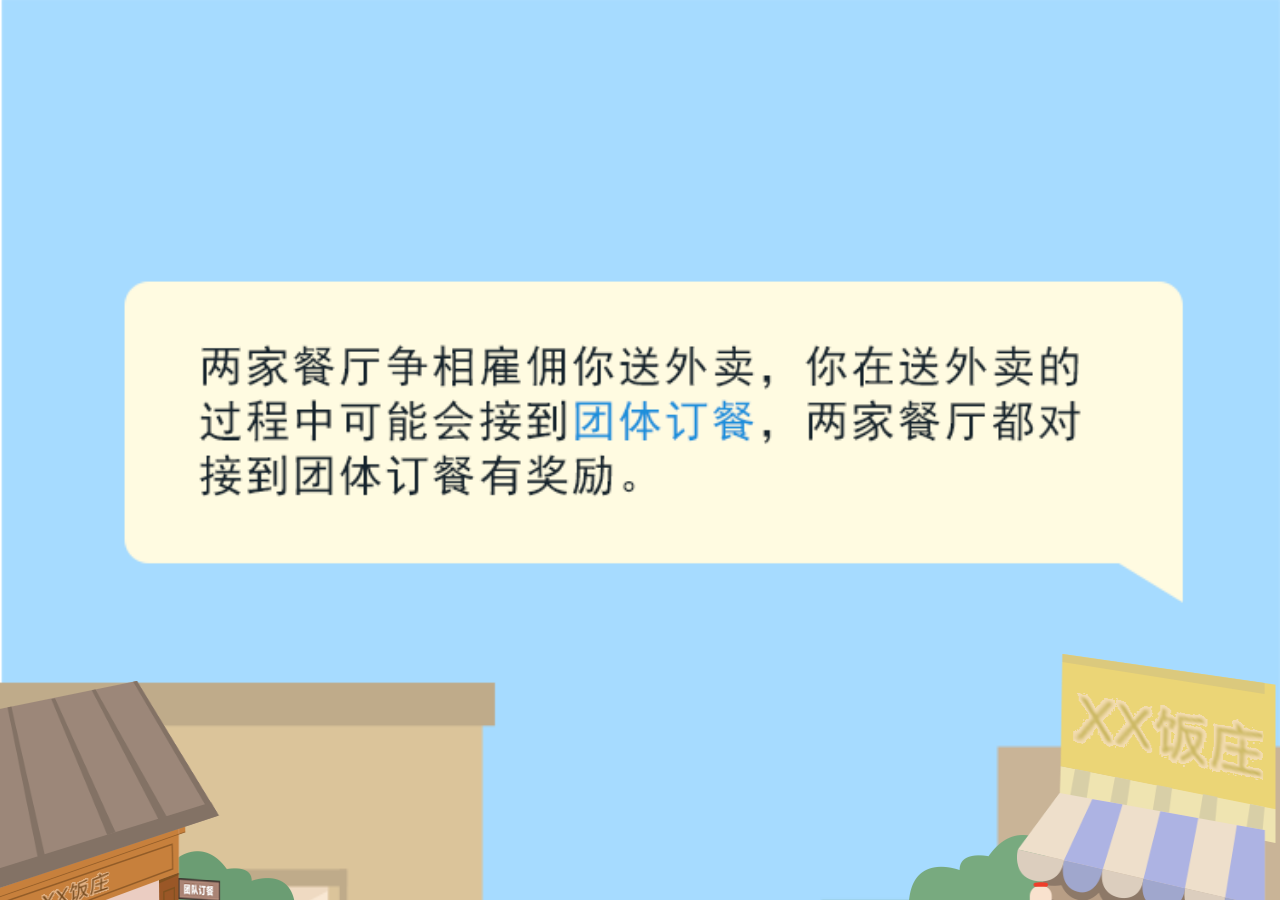
==== index.html @ d2cd1ba3 "游戏" ====
<!DOCTYPE html>
<html lang="en">
<head>
  <meta charset="UTF-8">
  <meta name="viewport" content="width=device-width, initial-scale=1.0">
  <meta http-equiv="X-UA-Compatible" content="ie=edge">
  <title>首页</title>
  <link rel="stylesheet" href="./css/game1/index.css">
  <link rel="stylesheet" href="./css/game1/reset.min.css">
  <script>
    ~function () {
      computedFont();
      window.addEventListener('resize', computedFont, false);
      function computedFont() {
        var deviceW = document.documentElement.clientWidth;
        if (deviceW > 750) return;
        document.documentElement.style.fontSize = deviceW / 750 * 100 + 'px';
      }
    }();
  </script>
 <link rel="stylesheet" href="https://cdnjs.cloudflare.com/ajax/libs/animate.css/3.7.2/animate.min.css">
</head>
<body>
  <div class="homePage">
    <div class="imgBox">
        <img src="./img/game1/cy.png" alt="" class="imgleft">
        <img src="./img/game1/cz.png" alt="" class="imgright">
    </div>
    <div class="house">
      <img src="./img/game1/lefthouse.png" alt="" class="houseleft">
      <img src="./img/game1/rhouse.png" alt="" class="houseright">
    </div>
    <div class="tree_1">
      <i></i>
     
    </div>
  </div>
  <div class="homePage2">
  </div>
  <script src="./js/game1/jquery-1.10.2.js"></script>
  <script> 
  let homePage=document.getElementsByClassName('homePage')[0];
  let homePage2=document.getElementsByClassName('homePage2')[0];
  homePage.onclick=function(){
  $(".banner .begin").css('box-shadow', 'none')
  setTimeout(function () {
    $('.homePage').fadeOut(500)
    $('.homePage2').fadeIn(500)
  }, 50)
  }
  homePage2.onclick=function(){
    window.location.href='drag.html'
  }
  </script>
  <script>
      $(function(){
    $('.imgleft').addClass('animated fadeInLeft');
    setTimeout(function(){
        $('.imgleft').removeClass('fadeInLeft');
    }, 1000);

    $('.imgright').addClass('animated fadeInRight');
    setTimeout(function(){
        $('.imgright').removeClass('fadeInRight');
    }, 1000);
});

  </script>
</body>
</html>
---- css/game1/index.css ----
html{
  font-size: 100px;
}
.homePage{
  width: 100%;
  height: 100%;
  background:#e7e5d4 url(../../img/game1/home.png) no-repeat;
  background-position: top center;
  background-size: 100%; 
  position: fixed;
  z-index: 3;
  font-size: 20px;

}
.homePage2{
  position: fixed;
  width: 100%;
  height: 100%;
  background: url(../../img/game1/2.png)no-repeat;
  background-size: 100% 100%;
  font-size: 20px;
  z-index: 2;
}

.imgBox .imgleft{
  width: 1.59rem;
  height: 0.93rem;
  position: absolute;
  top: 8.5rem;
  left: 1.74rem;
}
.imgBox .imgright {
  width: 1.85rem;
  height:1.09rem;
  position: absolute;
  top: 8.35rem;
  right: 2.3rem;
  

}

.house .houseleft{
  width: 2.73rem;
  height: 6.2rem;
  position: absolute;
  top: 6.81rem;
  left: -0.35rem;
}
.house .houseright{
  width: 2.73rem;
  height: 6.23rem;
  position: absolute;
  top: 6.54rem;
  right: -10px;

}

 .tree_1 {
   /* display:block; */
   height:150px; 
   width:100px; 
   background:url(../../img/game1/bj.png) no-repeat 0 0;  
   background-size:100px 160px;
    position:absolute; 
   left:123px; 
   top: 9.76rem;
   z-index:1; 
   -webkit-animation:a_wheel_front 2s linear infinite;
   -webkit-transform-origin:50% 100%;
    opacity:1;
   }

    @-webkit-keyframes a_wheel_front{
      /* 0%{  -webkit-transform:translate(0,0) scale(1,1);}
      25%{ -webkit-transform:translate(1px,1px) scale(1.07,0.98);}
      50%{ -webkit-transform:translate(-1px,-1px) scale(0.96,1.06);}
      75%{ -webkit-transform:translate(1px,0px) scale(1.05,0.99);}
      100%{ -webkit-transform:translate(0,0) scale(1,1);}  */
      0%{ -webkit-transform:translate(0,0)  scale(1,1);}
      33%{ -webkit-transform:translate(0) rotate(10deg); }
      50%{ -webkit-transform:translate(0) rotate(10deg); }
  
   }
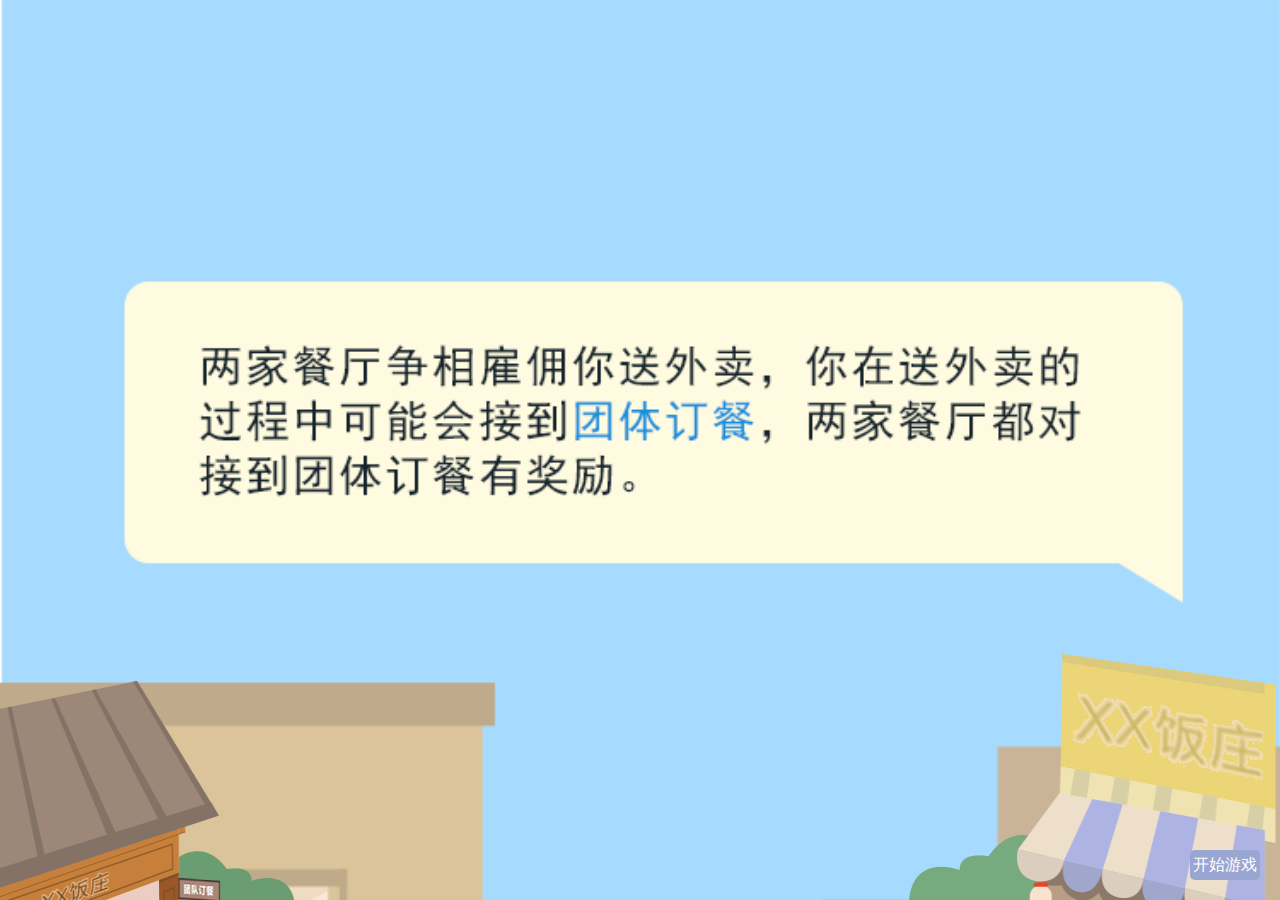
==== commit 9f472044: "游戏" ====
--- a/index.html
+++ b/index.html
@@ -34,23 +34,33 @@
       <i></i>
      
     </div>
+    <div class="beginPage">开始游戏</div>
   </div>
   <div class="homePage2">
+    <div class="next">
+      <img src="./img/game1/长箭头.png" alt="">
+      <div class="nextStep">下一步</div>
+    </div>
   </div>
   <script src="./js/game1/jquery-1.10.2.js"></script>
   <script> 
-  let homePage=document.getElementsByClassName('homePage')[0];
-  let homePage2=document.getElementsByClassName('homePage2')[0];
-  homePage.onclick=function(){
+  let beginPage=document.getElementsByClassName('beginPage')[0];
+  let next=document.getElementsByClassName('next')[0];
+  beginPage.onclick=function(){
   $(".banner .begin").css('box-shadow', 'none')
   setTimeout(function () {
     $('.homePage').fadeOut(500)
     $('.homePage2').fadeIn(500)
+    $('.next').addClass('animated fadeInRight');
+    setTimeout(function(){
+        $('.next').removeClass('fadeInRight');
+    }, 1000);
   }, 50)
   }
-  homePage2.onclick=function(){
+  next.onclick=function(){
     window.location.href='drag.html'
   }
+
   </script>
   <script>
       $(function(){
@@ -63,6 +73,7 @@
     setTimeout(function(){
         $('.imgright').removeClass('fadeInRight');
     }, 1000);
+   
 });
 
   </script>
--- a/css/game1/index.css
+++ b/css/game1/index.css
@@ -21,7 +21,19 @@
   font-size: 20px;
   z-index: 2;
 }
-
+.homePage2 .next{
+  position: absolute;
+  bottom: .2rem;
+  right: .2rem;
+}
+.homePage2 .next img{
+  width: 1rem;
+  height: 1rem;
+}
+.nextStep{
+  font-size: 12px;
+  margin-top: -.4rem;
+}
 .imgBox .imgleft{
   width: 1.59rem;
   height: 0.93rem;
@@ -83,4 +95,17 @@
    }
 
 
-  +  
+   .beginPage{
+     width: 70px;
+     height: 30px;
+     background-color: #99a6d1;
+     font-size: 16px;
+     color: #ffffff;
+     line-height: 30px;
+     border-radius: 5px;
+     position: absolute;
+     bottom: .2rem;
+     right: .2rem;
+     text-align: center;
+   }